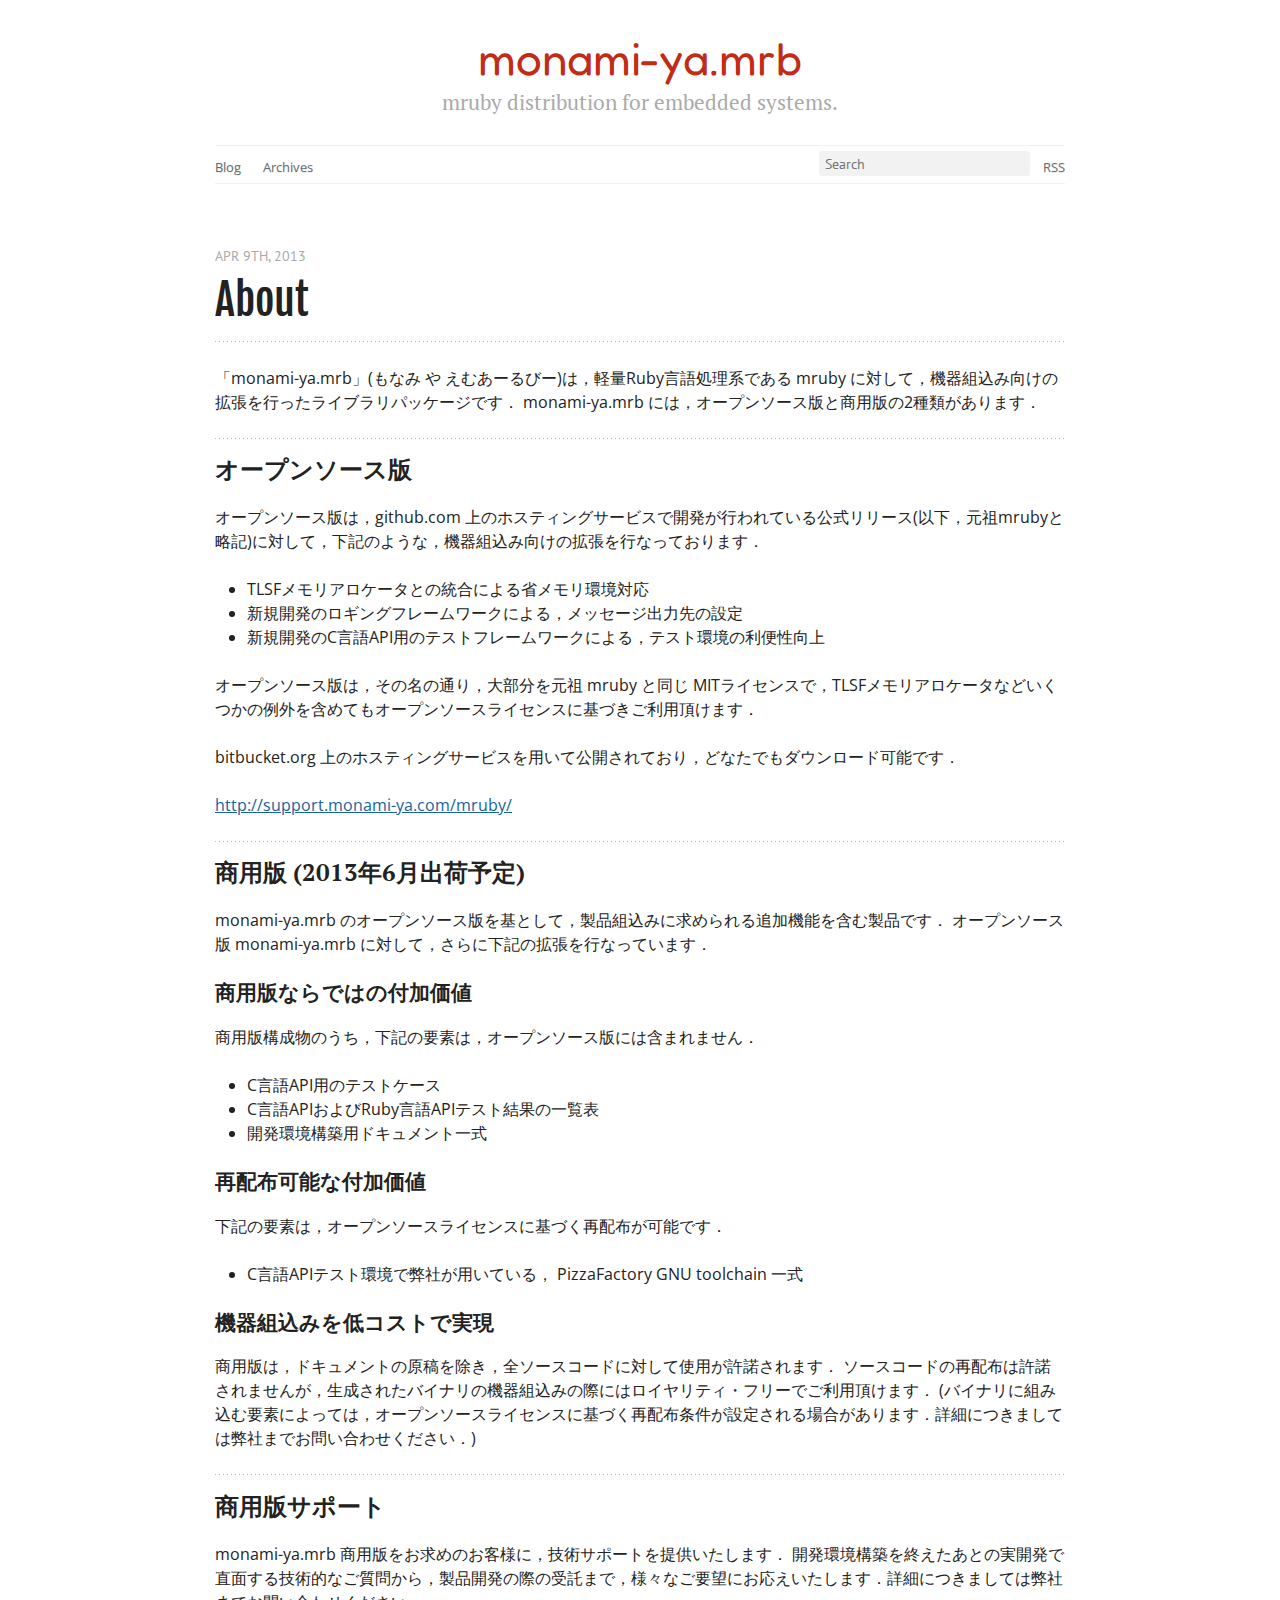
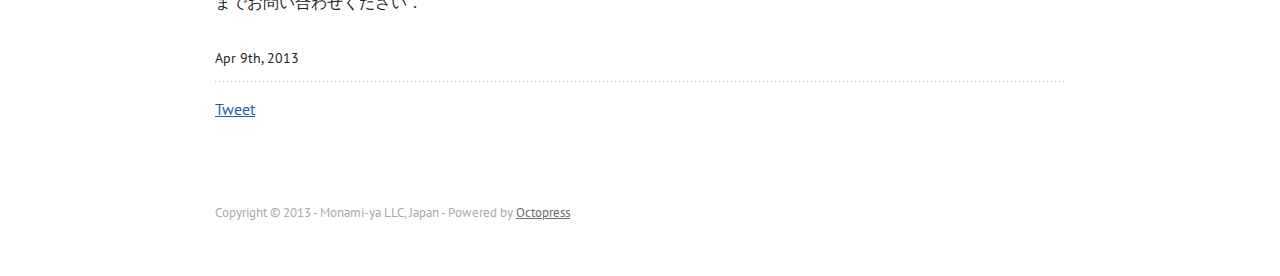
==== about/index.html @ 82c593ca "Site updated at 2013-04-19 08:52:59 UTC" ====
<!DOCTYPE html>
<!--[if IEMobile 7 ]><html class="no-js iem7"><![endif]-->
<!--[if lt IE 9]><html class="no-js lte-ie8"><![endif]-->
<!--[if (gt IE 8)|(gt IEMobile 7)|!(IEMobile)|!(IE)]><!--><html class="no-js" lang="en"><!--<![endif]-->
<head>
  <meta charset="utf-8">
  <title>about - monami-ya.mrb</title>
  <meta name="author" content="Monami-ya LLC, Japan">

  
  <meta name="description" content="About Apr 9th, 2013 「monami-ya.mrb」(もなみ や えむあーるびー)は，軽量Ruby言語処理系である mruby に対して，機器組込み向けの拡張を行ったライブラリパッケージです．
monami-ya.mrb には，オープンソース版と商用版の2種類があります． &hellip;">
  

  <!-- http://t.co/dKP3o1e -->
  <meta name="HandheldFriendly" content="True">
  <meta name="MobileOptimized" content="320">
  <meta name="viewport" content="width=device-width, initial-scale=1">

  
  <link rel="canonical" href="http://monami_ya_mrb.bitbucket.org//about">
  <link href="/favicon.png" rel="icon">
  <link href="/stylesheets/screen.css" media="screen, projection" rel="stylesheet" type="text/css">
  <link href="/atom.xml" rel="alternate" title="monami-ya.mrb" type="application/atom+xml">
  <script src="/javascripts/modernizr-2.0.js"></script>
  <script src="//ajax.googleapis.com/ajax/libs/jquery/1.9.1/jquery.min.js"></script>
  <script>!window.jQuery && document.write(unescape('%3Cscript src="./javascripts/lib/jquery.min.js"%3E%3C/script%3E'))</script>
  <script src="/javascripts/octopress.js" type="text/javascript"></script>
  <!--Fonts from Google"s Web font directory at http://google.com/webfonts -->
<link href="http://fonts.googleapis.com/css?family=PT+Serif:regular,italic,bold,bolditalic" rel="stylesheet" type="text/css">
<link href="http://fonts.googleapis.com/css?family=PT+Sans:regular,italic,bold,bolditalic" rel="stylesheet" type="text/css">
<link href='http://fonts.googleapis.com/css?family=Open+Sans' rel='stylesheet' type='text/css'>
<link href='http://fonts.googleapis.com/css?family=Fjalla+One' rel='stylesheet' type='text/css'>
<link href='http://fonts.googleapis.com/css?family=Fredoka+One' rel='stylesheet' type='text/css'>

  

</head>

<body   class="collapse-sidebar sidebar-footer" >
  <header role="banner"><hgroup>
  <h1><a href="/">monami-ya.mrb</a></h1>
  
    <h2>mruby distribution for embedded systems.</h2>
  
</hgroup>

</header>
  <nav role="navigation"><ul class="subscription" data-subscription="rss">
  <li><a href="/atom.xml" rel="subscribe-rss" title="subscribe via RSS">RSS</a></li>
  
</ul>
  
<form action="http://google.com/search" method="get">
  <fieldset role="search">
    <input type="hidden" name="q" value="site:monami_ya_mrb.bitbucket.org/" />
    <input class="search" type="text" name="q" results="0" placeholder="Search"/>
  </fieldset>
</form>
  
<ul class="main-navigation">
  <li><a href="/">Blog</a></li>
  <li><a href="/blog/archives">Archives</a></li>
</ul>

</nav>
  <div id="main">
    <div id="content">
      <div>
<article role="article">
  
  <header>
    <h1 class="entry-title">About</h1>
    <p class="meta">








  


<time datetime="2013-04-09T00:00:00+09:00" pubdate data-updated="true">Apr 9<span>th</span>, 2013</time></p>
  </header>
  
  <p>「monami-ya.mrb」(もなみ や えむあーるびー)は，軽量Ruby言語処理系である mruby に対して，機器組込み向けの拡張を行ったライブラリパッケージです．
monami-ya.mrb には，オープンソース版と商用版の2種類があります．</p>

<h2>オープンソース版</h2>

<p>オープンソース版は，github.com 上のホスティングサービスで開発が行われている公式リリース(以下，元祖mrubyと略記)に対して，下記のような，機器組込み向けの拡張を行なっております．</p>

<ul>
<li>TLSFメモリアロケータとの統合による省メモリ環境対応</li>
<li>新規開発のロギングフレームワークによる，メッセージ出力先の設定</li>
<li>新規開発のC言語API用のテストフレームワークによる，テスト環境の利便性向上</li>
</ul>


<p>オープンソース版は，その名の通り，大部分を元祖 mruby と同じ MITライセンスで，TLSFメモリアロケータなどいくつかの例外を含めてもオープンソースライセンスに基づきご利用頂けます．</p>

<p>bitbucket.org 上のホスティングサービスを用いて公開されており，どなたでもダウンロード可能です．</p>

<p><a href="http://support.monami-ya.com/mruby/">http://support.monami-ya.com/mruby/</a></p>

<h2>商用版 (2013年6月出荷予定)</h2>

<p>monami-ya.mrb のオープンソース版を基として，製品組込みに求められる追加機能を含む製品です．
オープンソース版 monami-ya.mrb に対して，さらに下記の拡張を行なっています．</p>

<h3>商用版ならではの付加価値</h3>

<p>商用版構成物のうち，下記の要素は，オープンソース版には含まれません．</p>

<ul>
<li>C言語API用のテストケース</li>
<li>C言語APIおよびRuby言語APIテスト結果の一覧表</li>
<li>開発環境構築用ドキュメント一式</li>
</ul>


<h3>再配布可能な付加価値</h3>

<p>下記の要素は，オープンソースライセンスに基づく再配布が可能です．</p>

<ul>
<li>C言語APIテスト環境で弊社が用いている， PizzaFactory GNU toolchain 一式</li>
</ul>


<h3>機器組込みを低コストで実現</h3>

<p>商用版は，ドキュメントの原稿を除き，全ソースコードに対して使用が許諾されます．
ソースコードの再配布は許諾されませんが，生成されたバイナリの機器組込みの際にはロイヤリティ・フリーでご利用頂けます．
(バイナリに組み込む要素によっては，オープンソースライセンスに基づく再配布条件が設定される場合があります．詳細につきましては弊社までお問い合わせください．)</p>

<h2>商用版サポート</h2>

<p>monami-ya.mrb 商用版をお求めのお客様に，技術サポートを提供いたします．
開発環境構築を終えたあとの実開発で直面する技術的なご質問から，製品開発の際の受託まで，様々なご要望にお応えいたします．詳細につきましては弊社までお問い合わせください．</p>

  
    <footer>
      <p class="meta">
        
        








  


<time datetime="2013-04-09T00:00:00+09:00" pubdate data-updated="true">Apr 9<span>th</span>, 2013</time>
        
      </p>
      
        <div class="sharing">
  
  <a href="http://twitter.com/share" class="twitter-share-button" data-url="http://monami_ya_mrb.bitbucket.org//about/index.html" data-via="" data-counturl="http://monami_ya_mrb.bitbucket.org//about/index.html" >Tweet</a>
  
  
  
</div>

      
    </footer>
  
</article>


</div>

<aside class="sidebar">
  
    <section>
  <h1>Recent Posts</h1>
  <ul id="recent_posts">
    
      <li class="post">
        <a href="/blog/2013/04/19/site-open/">サイトをオープンいたしました</a>
      </li>
    
  </ul>
</section>





  
</aside>


    </div>
  </div>
  <footer role="contentinfo"><p>
  Copyright &copy; 2013 - Monami-ya LLC, Japan -
  <span class="credit">Powered by <a href="http://octopress.org">Octopress</a></span>
</p>

</footer>
  







  <script type="text/javascript">
    (function(){
      var twitterWidgets = document.createElement('script');
      twitterWidgets.type = 'text/javascript';
      twitterWidgets.async = true;
      twitterWidgets.src = 'http://platform.twitter.com/widgets.js';
      document.getElementsByTagName('head')[0].appendChild(twitterWidgets);
    })();
  </script>





</body>
</html>
---- stylesheets/screen.css ----
html,body,div,span,applet,object,iframe,h1,h2,h3,h4,h5,h6,p,blockquote,pre,a,abbr,acronym,address,big,cite,code,del,dfn,em,img,ins,kbd,q,s,samp,small,strike,strong,sub,sup,tt,var,b,u,i,center,dl,dt,dd,ol,ul,li,fieldset,form,label,legend,table,caption,tbody,tfoot,thead,tr,th,td,article,aside,canvas,details,embed,figure,figcaption,footer,header,hgroup,menu,nav,output,ruby,section,summary,time,mark,audio,video{margin:0;padding:0;border:0;font:inherit;font-size:100%;vertical-align:baseline}html{line-height:1}ol,ul{list-style:none}table{border-collapse:collapse;border-spacing:0}caption,th,td{text-align:left;font-weight:normal;vertical-align:middle}q,blockquote{quotes:none}q:before,q:after,blockquote:before,blockquote:after{content:"";content:none}a img{border:none}article,aside,details,figcaption,figure,footer,header,hgroup,menu,nav,section,summary{display:block}article,aside,details,figcaption,figure,footer,header,hgroup,menu,nav,section,summary{display:block}a{color:#1863a1}a:visited{color:#751590}a:focus{color:#0181eb}a:hover{color:#0181eb}a:active{color:#01579f}aside.sidebar a{color:#1863a1}aside.sidebar a:focus{color:#0181eb}aside.sidebar a:hover{color:#0181eb}aside.sidebar a:active{color:#01579f}a{-webkit-transition:color 0.3s;-moz-transition:color 0.3s;-o-transition:color 0.3s;transition:color 0.3s}html{background:#252525 url('/images/line-tile.png?1366355697') top left}body>div{background:#f2f2f2 url('/images/noise.png?1366355697') top left;border-bottom:1px solid #bfbfbf}body>div>div{background:#f8f8f8 url('/images/noise.png?1366355697') top left;border-right:1px solid #e0e0e0}.heading,body>header h1,h1,h2,h3,h4,h5,h6{font-family:"PT Serif","Georgia","Helvetica Neue",Arial,sans-serif}.sans,body>header h2,article header p.meta,article>footer,#content .blog-index footer,html .gist .gist-file .gist-meta,#blog-archives a.category,#blog-archives time,aside.sidebar section,body>footer{font-family:"PT Sans","Helvetica Neue",Arial,sans-serif}.serif,body,#content .blog-index a[rel=full-article]{font-family:"PT Serif",Georgia,Times,"Times New Roman",serif}.mono,pre,code,tt,p code,li code{font-family:Menlo,Monaco,"Andale Mono","lucida console","Courier New",monospace}body>header h1{font-size:2.2em;font-family:"Fredoka One",cursive;font-weight:normal;line-height:1.2em;margin-bottom:0.6667em}body>header h2{font-family:"PT Serif","Georgia","Helvetica Neue",Arial,sans-serif}body{line-height:1.5em;color:#222}h1{font-size:2.2em;line-height:1.2em}@media only screen and (min-width: 992px){body{font-size:1.15em}h1{font-size:2.6em;line-height:1.2em}}h1,h2,h3,h4,h5,h6{text-rendering:optimizelegibility;margin-bottom:1em;font-weight:bold}h2,section h1{font-size:1.5em}h3,section h2,section section h1{font-size:1.3em}h4,section h3,section section h2,section section section h1{font-size:1em}h5,section h4,section section h3{font-size:.9em}h6,section h5,section section h4,section section section h3{font-size:.8em}p,article blockquote,ul,ol{margin-bottom:1.5em}ul{list-style-type:disc}ul ul{list-style-type:circle;margin-bottom:0px}ul ul ul{list-style-type:square;margin-bottom:0px}ol{list-style-type:decimal}ol ol{list-style-type:lower-alpha;margin-bottom:0px}ol ol ol{list-style-type:lower-roman;margin-bottom:0px}ul,ul ul,ul ol,ol,ol ul,ol ol{margin-left:1.3em}ul ul,ul ol,ol ul,ol ol{margin-bottom:0em}strong{font-weight:bold}em{font-style:italic}sup,sub{font-size:0.8em;position:relative;display:inline-block}sup{top:-0.5em}sub{bottom:-0.5em}q{font-style:italic}q:before{content:"\201C"}q:after{content:"\201D"}em,dfn{font-style:italic}strong,dfn{font-weight:bold}del,s{text-decoration:line-through}abbr,acronym{border-bottom:1px dotted;cursor:help}sub,sup{line-height:0}hr{margin-bottom:0.2em}small{font-size:.8em}big{font-size:1.2em}article blockquote{font-style:italic;position:relative;font-size:1.2em;line-height:1.5em;padding-left:1em;border-left:4px solid rgba(170,170,170,0.5)}article blockquote cite{font-style:italic}article blockquote cite a{color:#aaa !important;word-wrap:break-word}article blockquote cite:before{content:'\2014';padding-right:.3em;padding-left:.3em;color:#aaa}@media only screen and (min-width: 992px){article blockquote{padding-left:1.5em;border-left-width:4px}}.pullquote-right:before,.pullquote-left:before{padding:0;border:none;content:attr(data-pullquote);float:right;width:45%;margin:.5em 0 1em 1.5em;position:relative;top:7px;font-size:1.4em;line-height:1.45em}.pullquote-left:before{float:left;margin:.5em 1.5em 1em 0}.force-wrap,article a,aside.sidebar a{white-space:-moz-pre-wrap;white-space:-pre-wrap;white-space:-o-pre-wrap;white-space:pre-wrap;word-wrap:break-word}.group,body>header,body>nav,body>footer,body #content>article,body #content>div>article,body #content>div>section,body div.pagination,aside.sidebar,#main,#content,.sidebar{*zoom:1}.group:after,body>header:after,body>nav:after,body>footer:after,body #content>article:after,body #content>div>article:after,body #content>div>section:after,body div.pagination:after,aside.sidebar:after,#main:after,#content:after,.sidebar:after{content:"";display:table;clear:both}body{-webkit-text-size-adjust:none;max-width:1200px;position:relative;margin:0 auto}body>header,body>nav,body>footer,body #content>article,body #content>div>article,body #content>div>section{padding-left:18px;padding-right:18px}@media only screen and (min-width: 480px){body>header,body>nav,body>footer,body #content>article,body #content>div>article,body #content>div>section{padding-left:25px;padding-right:25px}}@media only screen and (min-width: 768px){body>header,body>nav,body>footer,body #content>article,body #content>div>article,body #content>div>section{padding-left:35px;padding-right:35px}}@media only screen and (min-width: 992px){body>header,body>nav,body>footer,body #content>article,body #content>div>article,body #content>div>section{padding-left:55px;padding-right:55px}}body div.pagination{margin-left:18px;margin-right:18px}@media only screen and (min-width: 480px){body div.pagination{margin-left:25px;margin-right:25px}}@media only screen and (min-width: 768px){body div.pagination{margin-left:35px;margin-right:35px}}@media only screen and (min-width: 992px){body div.pagination{margin-left:55px;margin-right:55px}}body>header{font-size:1em;padding-top:1.5em;padding-bottom:1.5em}#content{overflow:hidden}#content>div,#content>article{width:100%}aside.sidebar{float:none;padding:0 18px 1px;background-color:#f7f7f7;border-top:1px solid #e0e0e0}.flex-content,article img,article video,article .flash-video,aside.sidebar img{max-width:100%;height:auto}.basic-alignment.left,article img.left,article video.left,article .left.flash-video,aside.sidebar img.left{float:left;margin-right:1.5em}.basic-alignment.right,article img.right,article video.right,article .right.flash-video,aside.sidebar img.right{float:right;margin-left:1.5em}.basic-alignment.center,article img.center,article video.center,article .center.flash-video,aside.sidebar img.center{display:block;margin:0 auto 1.5em}.basic-alignment.left,article img.left,article video.left,article .left.flash-video,aside.sidebar img.left,.basic-alignment.right,article img.right,article video.right,article .right.flash-video,aside.sidebar img.right{margin-bottom:.8em}.toggle-sidebar,.no-sidebar .toggle-sidebar{display:none}@media only screen and (min-width: 750px){body.sidebar-footer aside.sidebar{float:none;width:auto;clear:left;margin:0;padding:0 35px 1px;background-color:#f7f7f7;border-top:1px solid #eaeaea}body.sidebar-footer aside.sidebar section.odd,body.sidebar-footer aside.sidebar section.even{float:left;width:48%}body.sidebar-footer aside.sidebar section.odd{margin-left:0}body.sidebar-footer aside.sidebar section.even{margin-left:4%}body.sidebar-footer aside.sidebar.thirds section{width:30%;margin-left:5%}body.sidebar-footer aside.sidebar.thirds section.first{margin-left:0;clear:both}}body.sidebar-footer #content{margin-right:0px}body.sidebar-footer .toggle-sidebar{display:none}@media only screen and (min-width: 550px){body>header{font-size:1em}}@media only screen and (min-width: 750px){aside.sidebar{float:none;width:auto;clear:left;margin:0;padding:0 35px 1px;background-color:#f7f7f7;border-top:1px solid #eaeaea}aside.sidebar section.odd,aside.sidebar section.even{float:left;width:48%}aside.sidebar section.odd{margin-left:0}aside.sidebar section.even{margin-left:4%}aside.sidebar.thirds section{width:30%;margin-left:5%}aside.sidebar.thirds section.first{margin-left:0;clear:both}}@media only screen and (min-width: 768px){body{-webkit-text-size-adjust:auto}body>header{font-size:1.2em}#main{padding:0;margin:0 auto}#content{overflow:visible;margin-right:240px;position:relative}.no-sidebar #content{margin-right:0;border-right:0}.collapse-sidebar #content{margin-right:20px}#content>div,#content>article{padding-top:17.5px;padding-bottom:17.5px;float:left}aside.sidebar{width:210px;padding:0 15px 15px;background:none;clear:none;float:left;margin:0 -100% 0 0}aside.sidebar section{width:auto;margin-left:0}aside.sidebar section.odd,aside.sidebar section.even{float:none;width:auto;margin-left:0}.collapse-sidebar aside.sidebar{float:none;width:auto;clear:left;margin:0;padding:0 35px 1px;background-color:#f7f7f7;border-top:1px solid #eaeaea}.collapse-sidebar aside.sidebar section.odd,.collapse-sidebar aside.sidebar section.even{float:left;width:48%}.collapse-sidebar aside.sidebar section.odd{margin-left:0}.collapse-sidebar aside.sidebar section.even{margin-left:4%}.collapse-sidebar aside.sidebar.thirds section{width:30%;margin-left:5%}.collapse-sidebar aside.sidebar.thirds section.first{margin-left:0;clear:both}}@media only screen and (min-width: 992px){body>header{font-size:1.3em}#content{margin-right:300px}#content>div,#content>article{padding-top:27.5px;padding-bottom:27.5px}aside.sidebar{width:260px;padding:1.2em 20px 20px}.collapse-sidebar aside.sidebar{padding-left:55px;padding-right:55px}}@media only screen and (min-width: 768px){ul,ol{margin-left:0}}body>header{background:#333}body>header h1{display:inline-block;margin:0}body>header h1 a,body>header h1 a:visited,body>header h1 a:hover{color:#f2f2f2;text-decoration:none}body>header h2{margin:.2em 0 0;font-size:1em;color:#aaa;font-weight:normal}body>nav{position:relative;background-color:#ccc;background:url('/images/noise.png?1366355697'),-webkit-gradient(linear, 50% 0%, 50% 100%, color-stop(0%, #e0e0e0), color-stop(50%, #cccccc), color-stop(100%, #b0b0b0));background:url('/images/noise.png?1366355697'),-webkit-linear-gradient(#e0e0e0,#cccccc,#b0b0b0);background:url('/images/noise.png?1366355697'),-moz-linear-gradient(#e0e0e0,#cccccc,#b0b0b0);background:url('/images/noise.png?1366355697'),-o-linear-gradient(#e0e0e0,#cccccc,#b0b0b0);background:url('/images/noise.png?1366355697'),linear-gradient(#e0e0e0,#cccccc,#b0b0b0);border-top:1px solid #f2f2f2;border-bottom:1px solid #8c8c8c;padding-top:.35em;padding-bottom:.35em}body>nav form{-webkit-background-clip:padding;-moz-background-clip:padding;background-clip:padding-box;margin:0;padding:0}body>nav form .search{padding:.3em .5em 0;font-size:.85em;font-family:"PT Sans","Helvetica Neue",Arial,sans-serif;line-height:1.1em;width:95%;-webkit-border-radius:0.5em;-moz-border-radius:0.5em;-ms-border-radius:0.5em;-o-border-radius:0.5em;border-radius:0.5em;-webkit-background-clip:padding;-moz-background-clip:padding;background-clip:padding-box;-webkit-box-shadow:#d1d1d1 0 1px;-moz-box-shadow:#d1d1d1 0 1px;box-shadow:#d1d1d1 0 1px;background-color:#f2f2f2;border:1px solid #b3b3b3;color:#888}body>nav form .search:focus{color:#444;border-color:#80b1df;-webkit-box-shadow:#80b1df 0 0 4px,#80b1df 0 0 3px inset;-moz-box-shadow:#80b1df 0 0 4px,#80b1df 0 0 3px inset;box-shadow:#80b1df 0 0 4px,#80b1df 0 0 3px inset;background-color:#fff;outline:none}body>nav fieldset[role=search]{float:right;width:48%}body>nav fieldset.mobile-nav{float:left;width:48%}body>nav fieldset.mobile-nav select{width:100%;font-size:.8em;border:1px solid #888}body>nav ul{display:none}@media only screen and (min-width: 550px){body>nav{font-size:.9em}body>nav ul{margin:0;padding:0;border:0;overflow:hidden;*zoom:1;float:left;display:block;padding-top:.15em}body>nav ul li{list-style-image:none;list-style-type:none;margin-left:0;white-space:nowrap;display:inline;float:left;padding-left:0;padding-right:0}body>nav ul li:first-child,body>nav ul li.first{padding-left:0}body>nav ul li:last-child{padding-right:0}body>nav ul li.last{padding-right:0}body>nav ul.subscription{margin-left:.8em;float:right}body>nav ul.subscription li:last-child a{padding-right:0}body>nav ul li{margin:0}body>nav a{color:#6b6b6b;font-family:"PT Sans","Helvetica Neue",Arial,sans-serif;text-shadow:#ebebeb 0 1px;float:left;text-decoration:none;font-size:1.1em;padding:.1em 0;line-height:1.5em}body>nav a:visited{color:#6b6b6b}body>nav a:hover{color:#2b2b2b}body>nav li+li{border-left:1px solid #b0b0b0;margin-left:.8em}body>nav li+li a{padding-left:.8em;border-left:1px solid #dedede}body>nav form{float:right;text-align:left;padding-left:.8em;width:175px}body>nav form .search{width:93%;font-size:.95em;line-height:1.2em}body>nav ul[data-subscription$=email]+form{width:97px}body>nav ul[data-subscription$=email]+form .search{width:91%}body>nav fieldset.mobile-nav{display:none}body>nav fieldset[role=search]{width:99%}}@media only screen and (min-width: 992px){body>nav form{width:215px}body>nav ul[data-subscription$=email]+form{width:147px}}.no-placeholder body>nav .search{background:#f2f2f2 url('/images/search.png?1366355697') 0.3em 0.25em no-repeat;text-indent:1.3em}@media only screen and (min-width: 550px){.maskImage body>nav ul[data-subscription$=email]+form{width:123px}}@media only screen and (min-width: 992px){.maskImage body>nav ul[data-subscription$=email]+form{width:173px}}.maskImage ul.subscription{position:relative;top:.2em}.maskImage ul.subscription li,.maskImage ul.subscription a{border:0;padding:0}.maskImage a[rel=subscribe-rss]{position:relative;top:0px;text-indent:-999999em;background-color:#dedede;border:0;padding:0}.maskImage a[rel=subscribe-rss],.maskImage a[rel=subscribe-rss]:after{-webkit-mask-image:url('/images/rss.png?1366355697');-moz-mask-image:url('/images/rss.png?1366355697');-ms-mask-image:url('/images/rss.png?1366355697');-o-mask-image:url('/images/rss.png?1366355697');mask-image:url('/images/rss.png?1366355697');-webkit-mask-repeat:no-repeat;-moz-mask-repeat:no-repeat;-ms-mask-repeat:no-repeat;-o-mask-repeat:no-repeat;mask-repeat:no-repeat;width:22px;height:22px}.maskImage a[rel=subscribe-rss]:after{content:"";position:absolute;top:-1px;left:0;background-color:#ababab}.maskImage a[rel=subscribe-rss]:hover:after{background-color:#9e9e9e}.maskImage a[rel=subscribe-email]{position:relative;top:0px;text-indent:-999999em;background-color:#dedede;border:0;padding:0}.maskImage a[rel=subscribe-email],.maskImage a[rel=subscribe-email]:after{-webkit-mask-image:url('/images/email.png?1366355697');-moz-mask-image:url('/images/email.png?1366355697');-ms-mask-image:url('/images/email.png?1366355697');-o-mask-image:url('/images/email.png?1366355697');mask-image:url('/images/email.png?1366355697');-webkit-mask-repeat:no-repeat;-moz-mask-repeat:no-repeat;-ms-mask-repeat:no-repeat;-o-mask-repeat:no-repeat;mask-repeat:no-repeat;width:28px;height:22px}.maskImage a[rel=subscribe-email]:after{content:"";position:absolute;top:-1px;left:0;background-color:#ababab}.maskImage a[rel=subscribe-email]:hover:after{background-color:#9e9e9e}article{padding-top:1em}article header{position:relative;padding-top:2em;padding-bottom:1em;margin-bottom:1em;background:url('[data-uri]') bottom left repeat-x}article header h1{margin:0}article header h1 a{text-decoration:none}article header h1 a:hover{text-decoration:underline}article header p{font-size:.9em;color:#aaa;margin:0}article header p.meta{text-transform:uppercase;position:absolute;top:0}@media only screen and (min-width: 768px){article header{margin-bottom:1.5em;padding-bottom:1em;background:url('[data-uri]') bottom left repeat-x}}article h2{padding-top:0.8em;background:url('[data-uri]') top left repeat-x}.entry-content article h2:first-child,article header+h2{padding-top:0}article h2:first-child,article header+h2{background:none}article .feature{padding-top:.5em;margin-bottom:1em;padding-bottom:1em;background:url('[data-uri]') bottom left repeat-x;font-size:2.0em;font-style:italic;line-height:1.3em}article img,article video,article .flash-video{-webkit-border-radius:0.3em;-moz-border-radius:0.3em;-ms-border-radius:0.3em;-o-border-radius:0.3em;border-radius:0.3em;-webkit-box-shadow:rgba(0,0,0,0.15) 0 1px 4px;-moz-box-shadow:rgba(0,0,0,0.15) 0 1px 4px;box-shadow:rgba(0,0,0,0.15) 0 1px 4px;-webkit-box-sizing:border-box;-moz-box-sizing:border-box;box-sizing:border-box;border:#fff 0.5em solid}article video,article .flash-video{margin:0 auto 1.5em}article video{display:block;width:100%}article .flash-video>div{position:relative;display:block;padding-bottom:56.25%;padding-top:1px;height:0;overflow:hidden}article .flash-video>div iframe,article .flash-video>div object,article .flash-video>div embed{position:absolute;top:0;left:0;width:100%;height:100%}article>footer{padding-bottom:2.5em;margin-top:2em}article>footer p.meta{margin-bottom:.8em;font-size:.85em;clear:both;overflow:hidden}.blog-index article+article{background:url('[data-uri]') top left repeat-x}#content .blog-index{padding-top:0;padding-bottom:0}#content .blog-index article{padding-top:2em}#content .blog-index article header{background:none;padding-bottom:0}#content .blog-index article h1{font-size:2.2em}#content .blog-index article h1 a{color:inherit}#content .blog-index article h1 a:hover{color:#0181eb}#content .blog-index a[rel=full-article]{background:#ebebeb;display:inline-block;padding:.4em .8em;margin-right:.5em;text-decoration:none;color:#666;-webkit-transition:background-color 0.5s;-moz-transition:background-color 0.5s;-o-transition:background-color 0.5s;transition:background-color 0.5s}#content .blog-index a[rel=full-article]:hover{background:#0181eb;text-shadow:none;color:#f8f8f8}#content .blog-index footer{margin-top:1em}.separator,article>footer .byline+time:before,article>footer time+time:before,article>footer .comments:before,article>footer .byline ~ .categories:before{content:"\2022 ";padding:0 .4em 0 .2em;display:inline-block}#content div.pagination{text-align:center;font-size:.95em;position:relative;background:url('[data-uri]') top left repeat-x;padding-top:1.5em;padding-bottom:1.5em}#content div.pagination a{text-decoration:none;color:#aaa}#content div.pagination a.prev{position:absolute;left:0}#content div.pagination a.next{position:absolute;right:0}#content div.pagination a:hover{color:#0181eb}#content div.pagination a[href*=archive]:before,#content div.pagination a[href*=archive]:after{content:'\2014';padding:0 .3em}p.meta+.sharing{padding-top:1em;padding-left:0;background:url('[data-uri]') top left repeat-x}#fb-root{display:none}.highlight,html .gist .gist-file .gist-syntax .gist-highlight{border:1px solid #05232b !important}.highlight table td.code,html .gist .gist-file .gist-syntax .gist-highlight table td.code{width:100%}.highlight .line-numbers,html .gist .gist-file .gist-syntax .highlight .line_numbers{text-align:right;font-size:13px;line-height:1.45em;background:#073642 url('/images/noise.png?1366355697') top left !important;border-right:1px solid #00232c !important;-webkit-box-shadow:#083e4b -1px 0 inset;-moz-box-shadow:#083e4b -1px 0 inset;box-shadow:#083e4b -1px 0 inset;text-shadow:#021014 0 -1px;padding:.8em !important;-webkit-border-radius:0;-moz-border-radius:0;-ms-border-radius:0;-o-border-radius:0;border-radius:0}.highlight .line-numbers span,html .gist .gist-file .gist-syntax .highlight .line_numbers span{color:#586e75 !important}figure.code,.gist-file,pre{-webkit-box-shadow:rgba(0,0,0,0.06) 0 0 10px;-moz-box-shadow:rgba(0,0,0,0.06) 0 0 10px;box-shadow:rgba(0,0,0,0.06) 0 0 10px}figure.code .highlight pre,.gist-file .highlight pre,pre .highlight pre{-webkit-box-shadow:none;-moz-box-shadow:none;box-shadow:none}.gist .highlight *::-moz-selection,figure.code .highlight *::-moz-selection{background:#386774;color:inherit;text-shadow:#002b36 0 1px}.gist .highlight *::-webkit-selection,figure.code .highlight *::-webkit-selection{background:#386774;color:inherit;text-shadow:#002b36 0 1px}.gist .highlight *::selection,figure.code .highlight *::selection{background:#386774;color:inherit;text-shadow:#002b36 0 1px}html .gist .gist-file{margin-bottom:1.8em;position:relative;border:none;padding-top:26px !important}html .gist .gist-file .highlight{margin-bottom:0}html .gist .gist-file .gist-syntax{border-bottom:0 !important;background:none !important}html .gist .gist-file .gist-syntax .gist-highlight{background:#002b36 !important}html .gist .gist-file .gist-syntax .highlight pre{padding:0}html .gist .gist-file .gist-meta{padding:.6em 0.8em;border:1px solid #083e4b !important;color:#586e75;font-size:.7em !important;background:#073642 url('/images/noise.png?1366355697') top left;line-height:1.5em}html .gist .gist-file .gist-meta a{color:#75878b !important;text-decoration:none}html .gist .gist-file .gist-meta a:hover{text-decoration:underline}html .gist .gist-file .gist-meta a:hover{color:#93a1a1 !important}html .gist .gist-file .gist-meta a[href*='#file']{position:absolute;top:0;left:0;right:-10px;color:#474747 !important}html .gist .gist-file .gist-meta a[href*='#file']:hover{color:#1863a1 !important}html .gist .gist-file .gist-meta a[href*=raw]{top:.4em}pre{background:#002b36 url('/images/noise.png?1366355697') top left;-webkit-border-radius:0.4em;-moz-border-radius:0.4em;-ms-border-radius:0.4em;-o-border-radius:0.4em;border-radius:0.4em;border:1px solid #05232b;line-height:1.45em;font-size:13px;margin-bottom:2.1em;padding:.8em 1em;color:#93a1a1;overflow:auto}h3.filename+pre{-moz-border-radius-topleft:0px;-webkit-border-top-left-radius:0px;border-top-left-radius:0px;-moz-border-radius-topright:0px;-webkit-border-top-right-radius:0px;border-top-right-radius:0px}p code,li code{display:inline-block;white-space:no-wrap;background:#fff;font-size:.8em;line-height:1.5em;color:#555;border:1px solid #ddd;-webkit-border-radius:0.4em;-moz-border-radius:0.4em;-ms-border-radius:0.4em;-o-border-radius:0.4em;border-radius:0.4em;padding:0 .3em;margin:-1px 0}p pre code,li pre code{font-size:1em !important;background:none;border:none}.pre-code,html .gist .gist-file .gist-syntax .highlight pre,.highlight code{font-family:Menlo,Monaco,"Andale Mono","lucida console","Courier New",monospace !important;overflow:scroll;overflow-y:hidden;display:block;padding:.8em;overflow-x:auto;line-height:1.45em;background:#002b36 url('/images/noise.png?1366355697') top left !important;color:#93a1a1 !important}.pre-code span,html .gist .gist-file .gist-syntax .highlight pre span,.highlight code span{color:#93a1a1 !important}.pre-code span,html .gist .gist-file .gist-syntax .highlight pre span,.highlight code span{font-style:normal !important;font-weight:normal !important}.pre-code .c,html .gist .gist-file .gist-syntax .highlight pre .c,.highlight code .c{color:#586e75 !important;font-style:italic !important}.pre-code .cm,html .gist .gist-file .gist-syntax .highlight pre .cm,.highlight code .cm{color:#586e75 !important;font-style:italic !important}.pre-code .cp,html .gist .gist-file .gist-syntax .highlight pre .cp,.highlight code .cp{color:#586e75 !important;font-style:italic !important}.pre-code .c1,html .gist .gist-file .gist-syntax .highlight pre .c1,.highlight code .c1{color:#586e75 !important;font-style:italic !important}.pre-code .cs,html .gist .gist-file .gist-syntax .highlight pre .cs,.highlight code .cs{color:#586e75 !important;font-weight:bold !important;font-style:italic !important}.pre-code .err,html .gist .gist-file .gist-syntax .highlight pre .err,.highlight code .err{color:#dc322f !important;background:none !important}.pre-code .k,html .gist .gist-file .gist-syntax .highlight pre .k,.highlight code .k{color:#cb4b16 !important}.pre-code .o,html .gist .gist-file .gist-syntax .highlight pre .o,.highlight code .o{color:#93a1a1 !important;font-weight:bold !important}.pre-code .p,html .gist .gist-file .gist-syntax .highlight pre .p,.highlight code .p{color:#93a1a1 !important}.pre-code .ow,html .gist .gist-file .gist-syntax .highlight pre .ow,.highlight code .ow{color:#2aa198 !important;font-weight:bold !important}.pre-code .gd,html .gist .gist-file .gist-syntax .highlight pre .gd,.highlight code .gd{color:#93a1a1 !important;background-color:#372c34 !important;display:inline-block}.pre-code .gd .x,html .gist .gist-file .gist-syntax .highlight pre .gd .x,.highlight code .gd .x{color:#93a1a1 !important;background-color:#4d2d33 !important;display:inline-block}.pre-code .ge,html .gist .gist-file .gist-syntax .highlight pre .ge,.highlight code .ge{color:#93a1a1 !important;font-style:italic !important}.pre-code .gh,html .gist .gist-file .gist-syntax .highlight pre .gh,.highlight code .gh{color:#586e75 !important}.pre-code .gi,html .gist .gist-file .gist-syntax .highlight pre .gi,.highlight code .gi{color:#93a1a1 !important;background-color:#1a412b !important;display:inline-block}.pre-code .gi .x,html .gist .gist-file .gist-syntax .highlight pre .gi .x,.highlight code .gi .x{color:#93a1a1 !important;background-color:#355720 !important;display:inline-block}.pre-code .gs,html .gist .gist-file .gist-syntax .highlight pre .gs,.highlight code .gs{color:#93a1a1 !important;font-weight:bold !important}.pre-code .gu,html .gist .gist-file .gist-syntax .highlight pre .gu,.highlight code .gu{color:#6c71c4 !important}.pre-code .kc,html .gist .gist-file .gist-syntax .highlight pre .kc,.highlight code .kc{color:#859900 !important;font-weight:bold !important}.pre-code .kd,html .gist .gist-file .gist-syntax .highlight pre .kd,.highlight code .kd{color:#268bd2 !important}.pre-code .kp,html .gist .gist-file .gist-syntax .highlight pre .kp,.highlight code .kp{color:#cb4b16 !important;font-weight:bold !important}.pre-code .kr,html .gist .gist-file .gist-syntax .highlight pre .kr,.highlight code .kr{color:#d33682 !important;font-weight:bold !important}.pre-code .kt,html .gist .gist-file .gist-syntax .highlight pre .kt,.highlight code .kt{color:#2aa198 !important}.pre-code .n,html .gist .gist-file .gist-syntax .highlight pre .n,.highlight code .n{color:#268bd2 !important}.pre-code .na,html .gist .gist-file .gist-syntax .highlight pre .na,.highlight code .na{color:#268bd2 !important}.pre-code .nb,html .gist .gist-file .gist-syntax .highlight pre .nb,.highlight code .nb{color:#859900 !important}.pre-code .nc,html .gist .gist-file .gist-syntax .highlight pre .nc,.highlight code .nc{color:#d33682 !important}.pre-code .no,html .gist .gist-file .gist-syntax .highlight pre .no,.highlight code .no{color:#b58900 !important}.pre-code .nl,html .gist .gist-file .gist-syntax .highlight pre .nl,.highlight code .nl{color:#859900 !important}.pre-code .ne,html .gist .gist-file .gist-syntax .highlight pre .ne,.highlight code .ne{color:#268bd2 !important;font-weight:bold !important}.pre-code .nf,html .gist .gist-file .gist-syntax .highlight pre .nf,.highlight code .nf{color:#268bd2 !important;font-weight:bold !important}.pre-code .nn,html .gist .gist-file .gist-syntax .highlight pre .nn,.highlight code .nn{color:#b58900 !important}.pre-code .nt,html .gist .gist-file .gist-syntax .highlight pre .nt,.highlight code .nt{color:#268bd2 !important;font-weight:bold !important}.pre-code .nx,html .gist .gist-file .gist-syntax .highlight pre .nx,.highlight code .nx{color:#b58900 !important}.pre-code .vg,html .gist .gist-file .gist-syntax .highlight pre .vg,.highlight code .vg{color:#268bd2 !important}.pre-code .vi,html .gist .gist-file .gist-syntax .highlight pre .vi,.highlight code .vi{color:#268bd2 !important}.pre-code .nv,html .gist .gist-file .gist-syntax .highlight pre .nv,.highlight code .nv{color:#268bd2 !important}.pre-code .mf,html .gist .gist-file .gist-syntax .highlight pre .mf,.highlight code .mf{color:#2aa198 !important}.pre-code .m,html .gist .gist-file .gist-syntax .highlight pre .m,.highlight code .m{color:#2aa198 !important}.pre-code .mh,html .gist .gist-file .gist-syntax .highlight pre .mh,.highlight code .mh{color:#2aa198 !important}.pre-code .mi,html .gist .gist-file .gist-syntax .highlight pre .mi,.highlight code .mi{color:#2aa198 !important}.pre-code .s,html .gist .gist-file .gist-syntax .highlight pre .s,.highlight code .s{color:#2aa198 !important}.pre-code .sd,html .gist .gist-file .gist-syntax .highlight pre .sd,.highlight code .sd{color:#2aa198 !important}.pre-code .s2,html .gist .gist-file .gist-syntax .highlight pre .s2,.highlight code .s2{color:#2aa198 !important}.pre-code .se,html .gist .gist-file .gist-syntax .highlight pre .se,.highlight code .se{color:#dc322f !important}.pre-code .si,html .gist .gist-file .gist-syntax .highlight pre .si,.highlight code .si{color:#268bd2 !important}.pre-code .sr,html .gist .gist-file .gist-syntax .highlight pre .sr,.highlight code .sr{color:#2aa198 !important}.pre-code .s1,html .gist .gist-file .gist-syntax .highlight pre .s1,.highlight code .s1{color:#2aa198 !important}.pre-code div .gd,html .gist .gist-file .gist-syntax .highlight pre div .gd,.highlight code div .gd,.pre-code div .gd .x,html .gist .gist-file .gist-syntax .highlight pre div .gd .x,.highlight code div .gd .x,.pre-code div .gi,html .gist .gist-file .gist-syntax .highlight pre div .gi,.highlight code div .gi,.pre-code div .gi .x,html .gist .gist-file .gist-syntax .highlight pre div .gi .x,.highlight code div .gi .x{display:inline-block;width:100%}.highlight,.gist-highlight{margin-bottom:1.8em;background:#002b36;overflow-y:hidden;overflow-x:auto}.highlight pre,.gist-highlight pre{background:none;-webkit-border-radius:0px;-moz-border-radius:0px;-ms-border-radius:0px;-o-border-radius:0px;border-radius:0px;border:none;padding:0;margin-bottom:0}pre::-webkit-scrollbar,.highlight::-webkit-scrollbar,.gist-highlight::-webkit-scrollbar{height:.5em;background:rgba(255,255,255,0.15)}pre::-webkit-scrollbar-thumb:horizontal,.highlight::-webkit-scrollbar-thumb:horizontal,.gist-highlight::-webkit-scrollbar-thumb:horizontal{background:rgba(255,255,255,0.2);-webkit-border-radius:4px;border-radius:4px}.highlight code{background:#000}figure.code{background:none;padding:0;border:0;margin-bottom:1.5em}figure.code pre{margin-bottom:0}figure.code figcaption{position:relative}figure.code .highlight{margin-bottom:0}.code-title,html .gist .gist-file .gist-meta a[href*='#file'],h3.filename,figure.code figcaption{text-align:center;font-size:13px;line-height:2em;text-shadow:#cbcccc 0 1px 0;color:#474747;font-weight:normal;margin-bottom:0;-moz-border-radius-topleft:5px;-webkit-border-top-left-radius:5px;border-top-left-radius:5px;-moz-border-radius-topright:5px;-webkit-border-top-right-radius:5px;border-top-right-radius:5px;font-family:"Helvetica Neue", Arial, "Lucida Grande", "Lucida Sans Unicode", Lucida, sans-serif;background:#aaa url('/images/code_bg.png?1366355697') top repeat-x;border:1px solid #565656;border-top-color:#cbcbcb;border-left-color:#a5a5a5;border-right-color:#a5a5a5;border-bottom:0}.download-source,html .gist .gist-file .gist-meta a[href*=raw],figure.code figcaption a{position:absolute;right:.8em;text-decoration:none;color:#666 !important;z-index:1;font-size:13px;text-shadow:#cbcccc 0 1px 0;padding-left:3em}.download-source:hover,html .gist .gist-file .gist-meta a[href*=raw]:hover,figure.code figcaption a:hover{text-decoration:underline}#archive #content>div,#archive #content>div>article{padding-top:0}#blog-archives{color:#aaa}#blog-archives article{padding:1em 0 1em;position:relative;background:url('[data-uri]') bottom left repeat-x}#blog-archives article:last-child{background:none}#blog-archives article footer{padding:0;margin:0}#blog-archives h1{color:#222;margin-bottom:.3em}#blog-archives h2{display:none}#blog-archives h1{font-size:1.5em}#blog-archives h1 a{text-decoration:none;color:inherit;font-weight:normal;display:inline-block}#blog-archives h1 a:hover{text-decoration:underline}#blog-archives h1 a:hover{color:#0181eb}#blog-archives a.category,#blog-archives time{color:#aaa}#blog-archives .entry-content{display:none}#blog-archives time{font-size:.9em;line-height:1.2em}#blog-archives time .month,#blog-archives time .day{display:inline-block}#blog-archives time .month{text-transform:uppercase}#blog-archives p{margin-bottom:1em}#blog-archives a,#blog-archives .entry-content a{color:inherit}#blog-archives a:hover,#blog-archives .entry-content a:hover{color:#0181eb}#blog-archives a:hover{color:#0181eb}@media only screen and (min-width: 550px){#blog-archives article{margin-left:5em}#blog-archives h2{margin-bottom:.3em;font-weight:normal;display:inline-block;position:relative;top:-1px;float:left}#blog-archives h2:first-child{padding-top:.75em}#blog-archives time{position:absolute;text-align:right;left:0em;top:1.8em}#blog-archives .year{display:none}#blog-archives article{padding-left:4.5em;padding-bottom:.7em}#blog-archives a.category{line-height:1.1em}}#content>.category article{margin-left:0;padding-left:6.8em}#content>.category .year{display:inline}.side-shadow-border,aside.sidebar section h1,aside.sidebar li{-webkit-box-shadow:#fff 0 1px;-moz-box-shadow:#fff 0 1px;box-shadow:#fff 0 1px}aside.sidebar{overflow:hidden;color:#4b4b4b;text-shadow:#fff 0 1px}aside.sidebar section{font-size:.8em;line-height:1.4em;margin-bottom:1.5em}aside.sidebar section h1{margin:1.5em 0 0;padding-bottom:.2em;border-bottom:1px solid #e0e0e0}aside.sidebar section h1+p{padding-top:.4em}aside.sidebar img{-webkit-border-radius:0.3em;-moz-border-radius:0.3em;-ms-border-radius:0.3em;-o-border-radius:0.3em;border-radius:0.3em;-webkit-box-shadow:rgba(0,0,0,0.15) 0 1px 4px;-moz-box-shadow:rgba(0,0,0,0.15) 0 1px 4px;box-shadow:rgba(0,0,0,0.15) 0 1px 4px;-webkit-box-sizing:border-box;-moz-box-sizing:border-box;box-sizing:border-box;border:#fff 0.3em solid}aside.sidebar ul{margin-bottom:0.5em;margin-left:0}aside.sidebar li{list-style:none;padding:.5em 0;margin:0;border-bottom:1px solid #e0e0e0}aside.sidebar li p:last-child{margin-bottom:0}aside.sidebar a{color:inherit;-webkit-transition:color 0.5s;-moz-transition:color 0.5s;-o-transition:color 0.5s;transition:color 0.5s}aside.sidebar:hover a{color:#1863a1}aside.sidebar:hover a:hover{color:#0181eb}.aside-alt-link,#pinboard_linkroll .pin-tag{color:#7e7e7e}.aside-alt-link:hover,#pinboard_linkroll .pin-tag:hover{color:#0181eb}@media only screen and (min-width: 768px){.toggle-sidebar{outline:none;position:absolute;right:-10px;top:0;bottom:0;display:inline-block;text-decoration:none;color:#cecece;width:9px;cursor:pointer}.toggle-sidebar:hover{background:#e9e9e9;background:-webkit-gradient(linear, 0% 50%, 100% 50%, color-stop(0%, rgba(224,224,224,0.5)), color-stop(100%, rgba(224,224,224,0)));background:-webkit-linear-gradient(left, rgba(224,224,224,0.5),rgba(224,224,224,0));background:-moz-linear-gradient(left, rgba(224,224,224,0.5),rgba(224,224,224,0));background:-o-linear-gradient(left, rgba(224,224,224,0.5),rgba(224,224,224,0));background:linear-gradient(left, rgba(224,224,224,0.5),rgba(224,224,224,0))}.toggle-sidebar:after{position:absolute;right:-11px;top:0;width:20px;font-size:1.2em;line-height:1.1em;padding-bottom:.15em;-moz-border-radius-bottomright:0.3em;-webkit-border-bottom-right-radius:0.3em;border-bottom-right-radius:0.3em;text-align:center;background:#f8f8f8 url('/images/noise.png?1366355697') top left;border-bottom:1px solid #e0e0e0;border-right:1px solid #e0e0e0;content:"\00BB";text-indent:-1px}.collapse-sidebar .toggle-sidebar{text-indent:0px;right:-20px;width:19px}.collapse-sidebar .toggle-sidebar:hover{background:#e9e9e9}.collapse-sidebar .toggle-sidebar:after{border-left:1px solid #e0e0e0;text-shadow:#fff 0 1px;content:"\00AB";left:0px;right:0;text-align:center;text-indent:0;border:0;border-right-width:0;background:none}}.googleplus h1{-moz-box-shadow:none !important;-webkit-box-shadow:none !important;-o-box-shadow:none !important;box-shadow:none !important;border-bottom:0px none !important}.googleplus a{text-decoration:none;white-space:normal !important;line-height:32px}.googleplus a img{float:left;margin-right:0.5em;border:0 none}.googleplus-hidden{position:absolute;top:-1000em;left:-1000em}#pinboard_linkroll .pin-title,#pinboard_linkroll .pin-description{display:block;margin-bottom:.5em}#pinboard_linkroll .pin-tag{text-decoration:none}#pinboard_linkroll .pin-tag:hover{text-decoration:underline}#pinboard_linkroll .pin-tag:after{content:','}#pinboard_linkroll .pin-tag:last-child:after{content:''}.delicious-posts a.delicious-link{margin-bottom:.5em;display:block}.delicious-posts p{font-size:1em}body>footer{font-size:.8em;color:#888;text-shadow:#d9d9d9 0 1px;background-color:#ccc;background:url('/images/noise.png?1366355697'),-webkit-gradient(linear, 50% 0%, 50% 100%, color-stop(0%, #e0e0e0), color-stop(50%, #cccccc), color-stop(100%, #b0b0b0));background:url('/images/noise.png?1366355697'),-webkit-linear-gradient(#e0e0e0,#cccccc,#b0b0b0);background:url('/images/noise.png?1366355697'),-moz-linear-gradient(#e0e0e0,#cccccc,#b0b0b0);background:url('/images/noise.png?1366355697'),-o-linear-gradient(#e0e0e0,#cccccc,#b0b0b0);background:url('/images/noise.png?1366355697'),linear-gradient(#e0e0e0,#cccccc,#b0b0b0);border-top:1px solid #f2f2f2;position:relative;padding-top:1em;padding-bottom:1em;margin-bottom:3em;-moz-border-radius-bottomleft:0.4em;-webkit-border-bottom-left-radius:0.4em;border-bottom-left-radius:0.4em;-moz-border-radius-bottomright:0.4em;-webkit-border-bottom-right-radius:0.4em;border-bottom-right-radius:0.4em;z-index:1}body>footer a{color:#6b6b6b}body>footer a:visited{color:#6b6b6b}body>footer a:hover{color:#484848}body>footer p:last-child{margin-bottom:0}html{background:#fff}body{font-family:"Open Sans" !important;font-size:1em;max-width:850px;padding-left:0.5em;padding-right:0.5em;background-image:url(/images/mruby_logo_red_icon.png);background-repeat:no-repeat;background-attachment:fixed}body>header{background:#fff;text-align:center;padding-left:0px;padding-right:0px}body>header h1 a,body>header h1 a:visited,body>header h1 a:hover{color:#C22B16}body>nav{background:#fff;border-bottom:1px solid #F2F2F2;padding-left:0px;padding-right:0px}body>nav form .search{border-radius:0.2em 0.2em 0.2em 0.2em;box-shadow:none;border:0px;padding-top:0.3em;padding-bottom:0.3em;padding-left:0.5em;padding-right:0.5em}body>nav a{font-family:"Open Sans","Helvetica Neue",Arial,sans-serif;font-size:0.9em;padding-top:0.3em;line-height:1.5em}body>nav li+li{border-left:0px}body>nav li+li a{border-left:0px}body>div{background:#fff;border-bottom:0px}body>div>div{background:#fff;border-right-width:0px}body>footer{background:#fff;text-shadow:none;color:#AAAAAA;padding-left:0;padding-right:0;border-top:0px;padding-left:0px;padding-right:0px}body #content>article{padding-left:0px;padding-right:0px}body #content>div>article,body #content>div>section{padding-left:0px;padding-right:0px}article{padding-top:2em}article .entry-content h3{font-style:italic}article ul,article ol{margin-left:2em}article a,article a:visited{color:#1863A1}article header h1.entry-title{font-family:"Fjalla One","Helvetica Neue",Arial,sans-serif;font-weight:400}#content div.pagination{background:none repeat scroll 0 0 transparent;margin:0 10px;font-size:0.95em;padding-bottom:1.5em;margin-top:4em;position:relative;text-align:center;border-top:dotted 1px #D1D1D1;border-bottom:dotted 1px #D1D1D1}#content .blog-index article{padding-top:4em}#content .blog-index article header{padding-left:0;padding-right:0}#content .blog-index h1 a{font-family:"Fjalla One","Helvetica Neue",Arial,sans-serif;font-weight:400}#content .blog-index h1 a:hover{text-decoration:none}#content .hentry h1.entry-title{font-family:"Fjalla One","Helvetica Neue",Arial,sans-serif;font-weight:400;font-size:2.2em}figure.code .highlight{background:#212C3B !important}figure.code .highlight .gutter{display:none}.pre-code,html .gist .gist-file .gist-syntax .highlight pre,.highlight code,html .gist .gist-file .gist-syntax .highlight pre,.highlight code{background:#212C3B !important}aside{display:none}
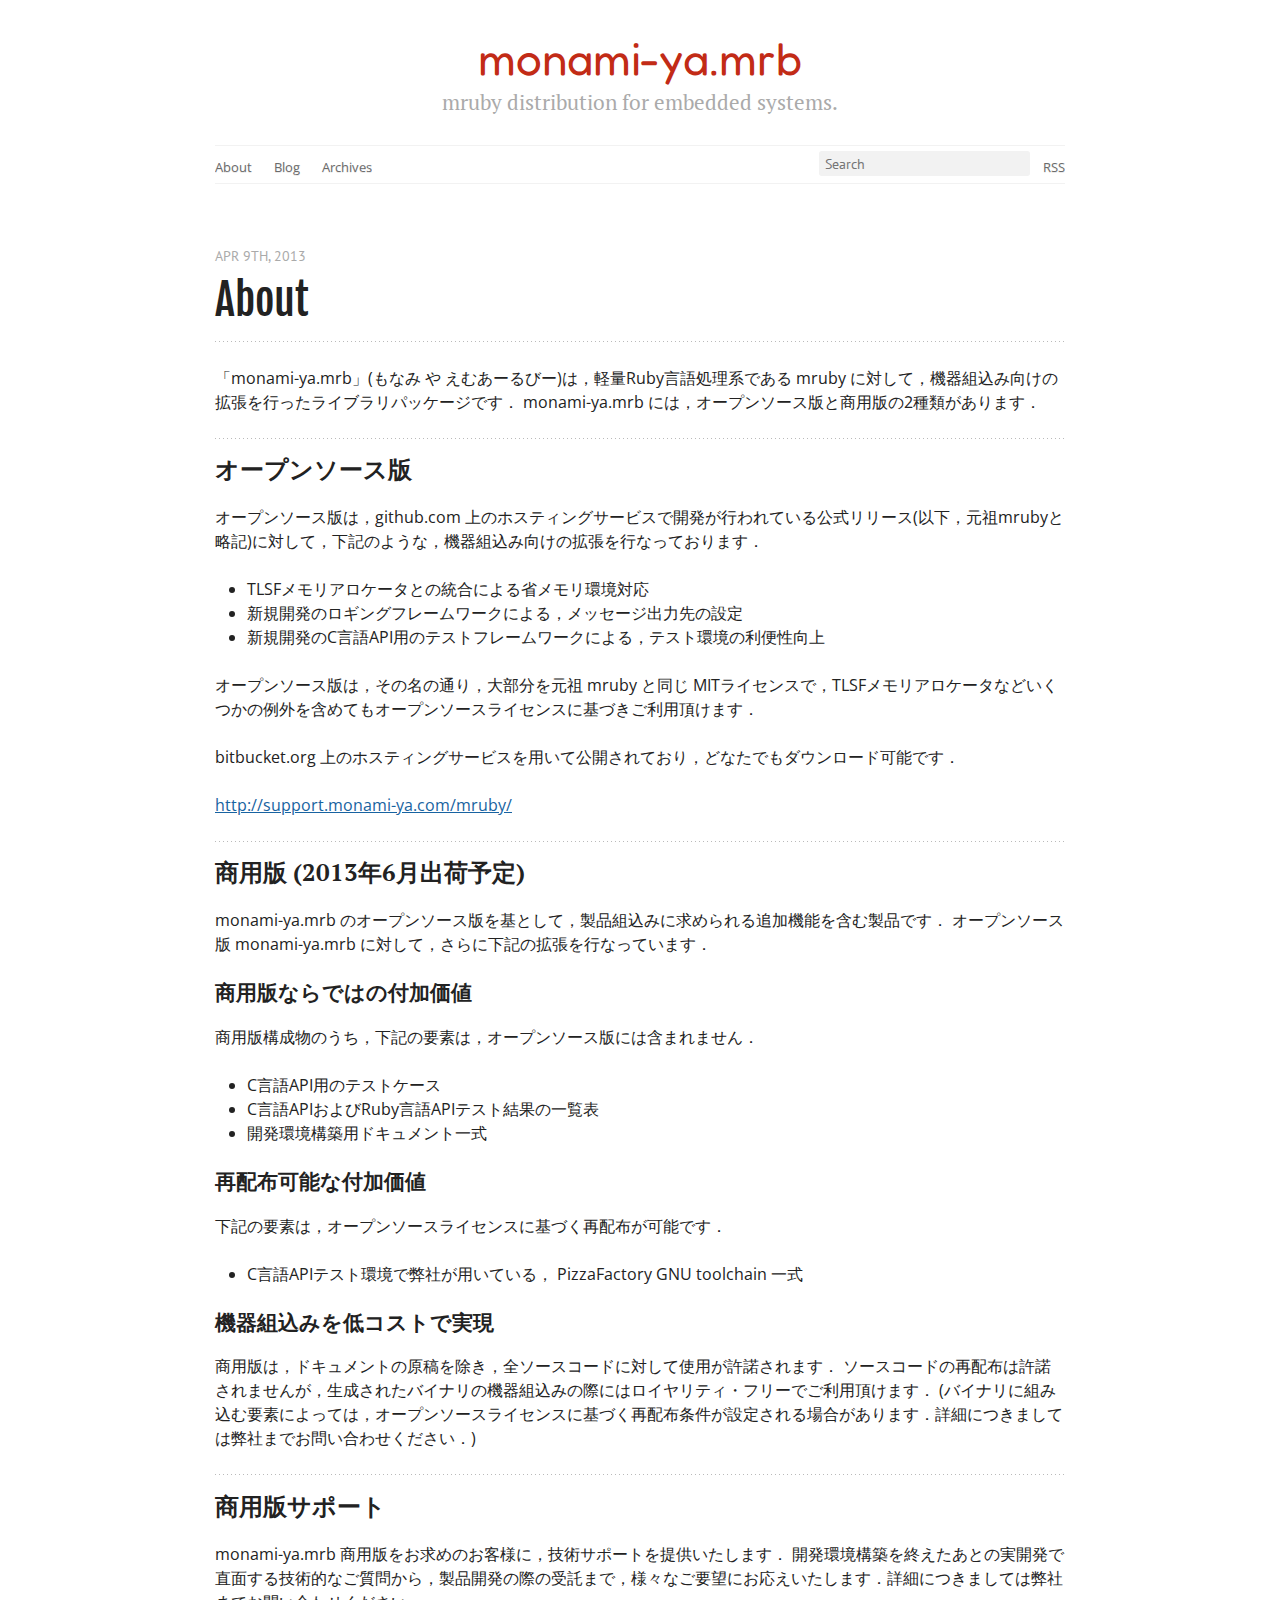
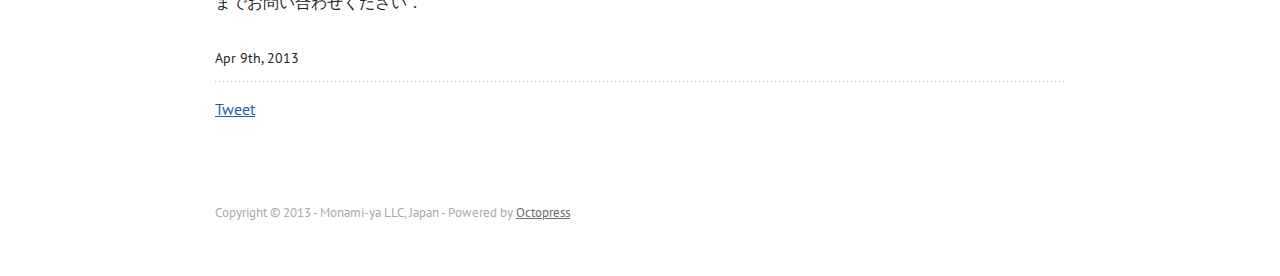
==== commit 51454321: "Site updated at 2013-04-19 08:55:14 UTC" ====
--- a/about/index.html
+++ b/about/index.html
@@ -60,6 +60,7 @@
 </form>
   
 <ul class="main-navigation">
+  <li><a href="/About/">About</a></li>
   <li><a href="/">Blog</a></li>
   <li><a href="/blog/archives">Archives</a></li>
 </ul>
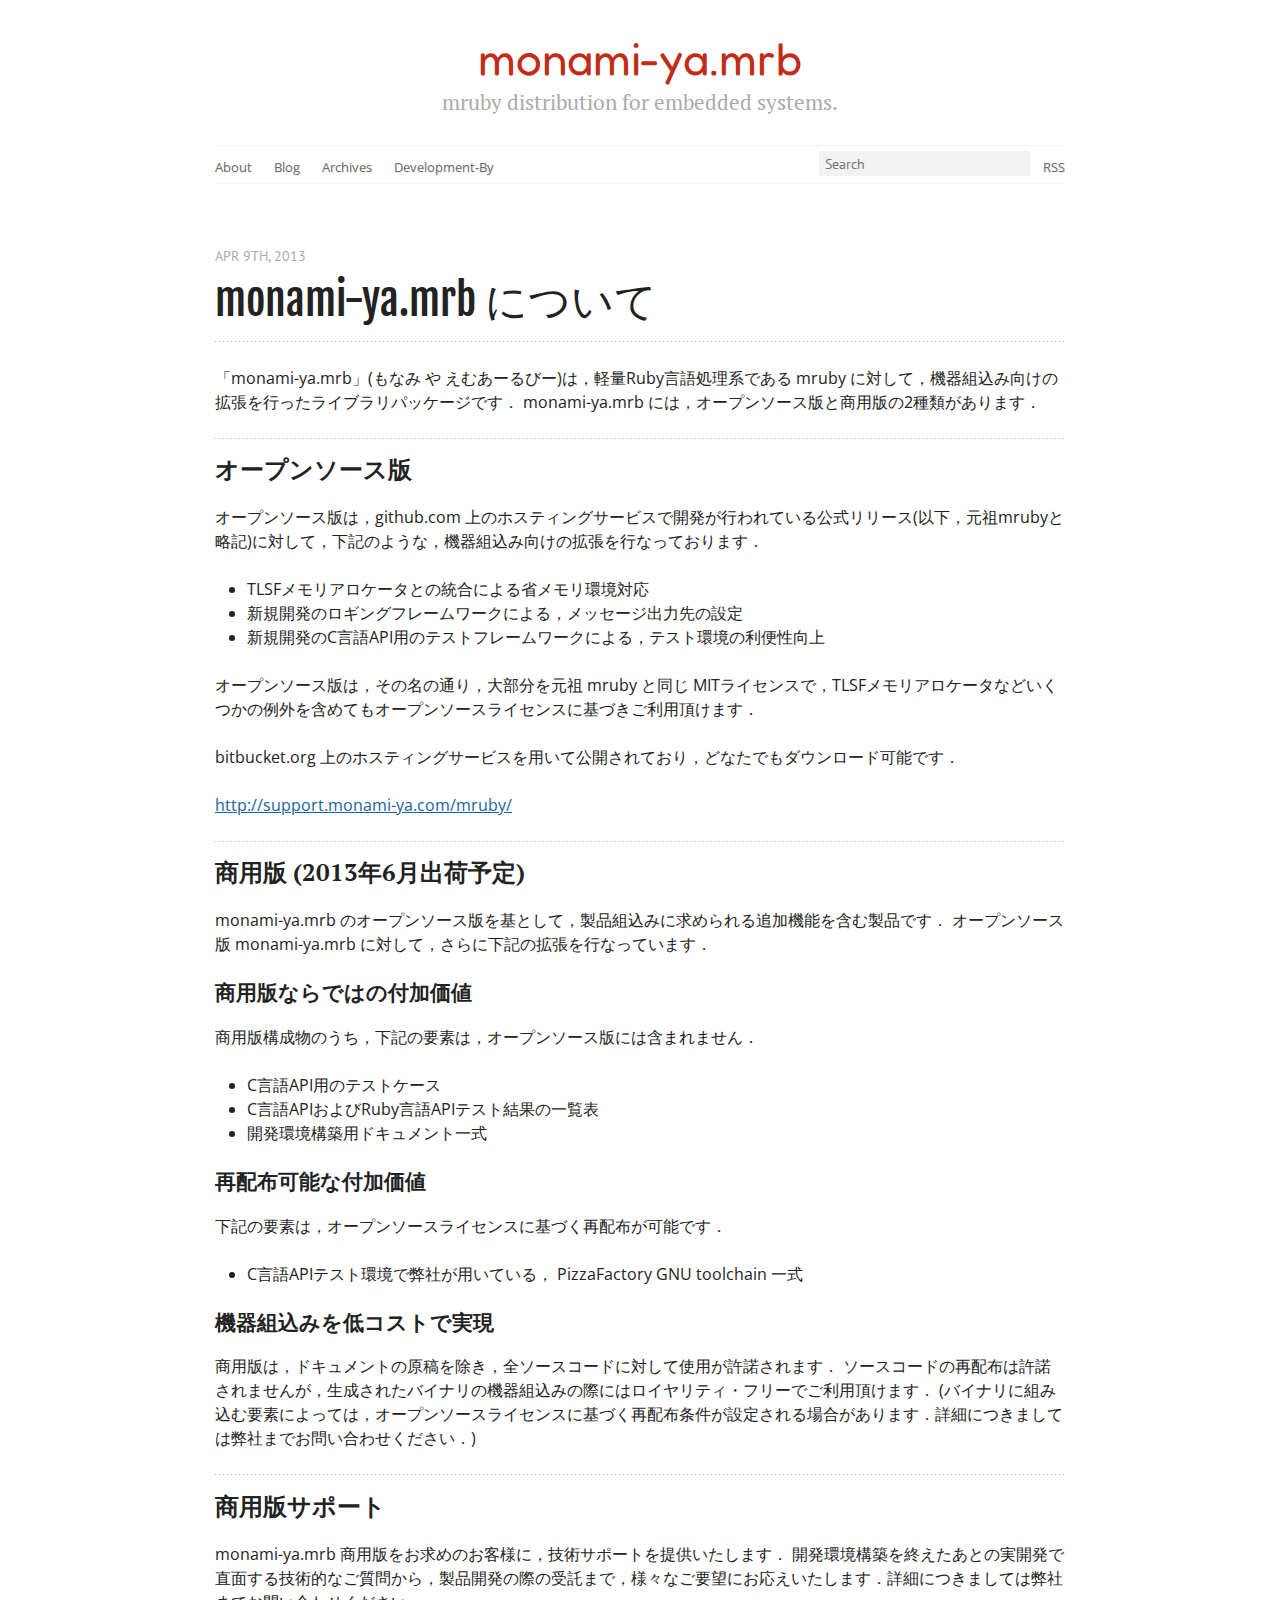
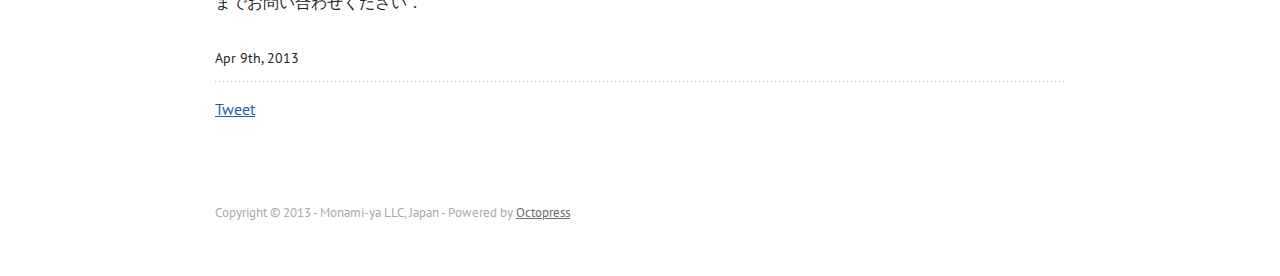
==== commit 1dd3ac6a: "Site updated at 2013-04-24 15:00:27 UTC" ====
--- a/about/index.html
+++ b/about/index.html
@@ -5,12 +5,12 @@
 <!--[if (gt IE 8)|(gt IEMobile 7)|!(IEMobile)|!(IE)]><!--><html class="no-js" lang="en"><!--<![endif]-->
 <head>
   <meta charset="utf-8">
-  <title>about - monami-ya.mrb</title>
+  <title>monami-ya.mrb について - monami-ya.mrb</title>
   <meta name="author" content="Monami-ya LLC, Japan">
 
   
-  <meta name="description" content="About Apr 9th, 2013 「monami-ya.mrb」(もなみ や えむあーるびー)は，軽量Ruby言語処理系である mruby に対して，機器組込み向けの拡張を行ったライブラリパッケージです．
-monami-ya.mrb には，オープンソース版と商用版の2種類があります． &hellip;">
+  <meta name="description" content="monami-ya.mrb について Apr 9th, 2013 「monami-ya.mrb」(もなみ や えむあーるびー)は，軽量Ruby言語処理系である mruby に対して，機器組込み向けの拡張を行ったライブラリパッケージです．
+monami-ya.mrb には， &hellip;">
   
 
   <!-- http://t.co/dKP3o1e -->
@@ -19,7 +19,7 @@
   <meta name="viewport" content="width=device-width, initial-scale=1">
 
   
-  <link rel="canonical" href="http://monami_ya_mrb.bitbucket.org//about">
+  <link rel="canonical" href="http://mrb.monami-ja.jp//about">
   <link href="/favicon.png" rel="icon">
   <link href="/stylesheets/screen.css" media="screen, projection" rel="stylesheet" type="text/css">
   <link href="/atom.xml" rel="alternate" title="monami-ya.mrb" type="application/atom+xml">
@@ -54,15 +54,16 @@
   
 <form action="http://google.com/search" method="get">
   <fieldset role="search">
-    <input type="hidden" name="q" value="site:monami_ya_mrb.bitbucket.org/" />
+    <input type="hidden" name="q" value="site:mrb.monami-ja.jp/" />
     <input class="search" type="text" name="q" results="0" placeholder="Search"/>
   </fieldset>
 </form>
   
 <ul class="main-navigation">
-  <li><a href="/About/">About</a></li>
+  <li><a href="/about/">About</a></li>
   <li><a href="/">Blog</a></li>
   <li><a href="/blog/archives">Archives</a></li>
+  <li><a href="www.monami-ya.jp">Development-By</a></li>
 </ul>
 
 </nav>
@@ -72,7 +73,7 @@
 <article role="article">
   
   <header>
-    <h1 class="entry-title">About</h1>
+    <h1 class="entry-title">monami-ya.mrb について</h1>
     <p class="meta">
 
 
@@ -166,7 +167,7 @@
       
         <div class="sharing">
   
-  <a href="http://twitter.com/share" class="twitter-share-button" data-url="http://monami_ya_mrb.bitbucket.org//about/index.html" data-via="" data-counturl="http://monami_ya_mrb.bitbucket.org//about/index.html" >Tweet</a>
+  <a href="http://twitter.com/share" class="twitter-share-button" data-url="http://mrb.monami-ja.jp//about/index.html" data-via="" data-counturl="http://mrb.monami-ja.jp//about/index.html" >Tweet</a>
   
   
   
